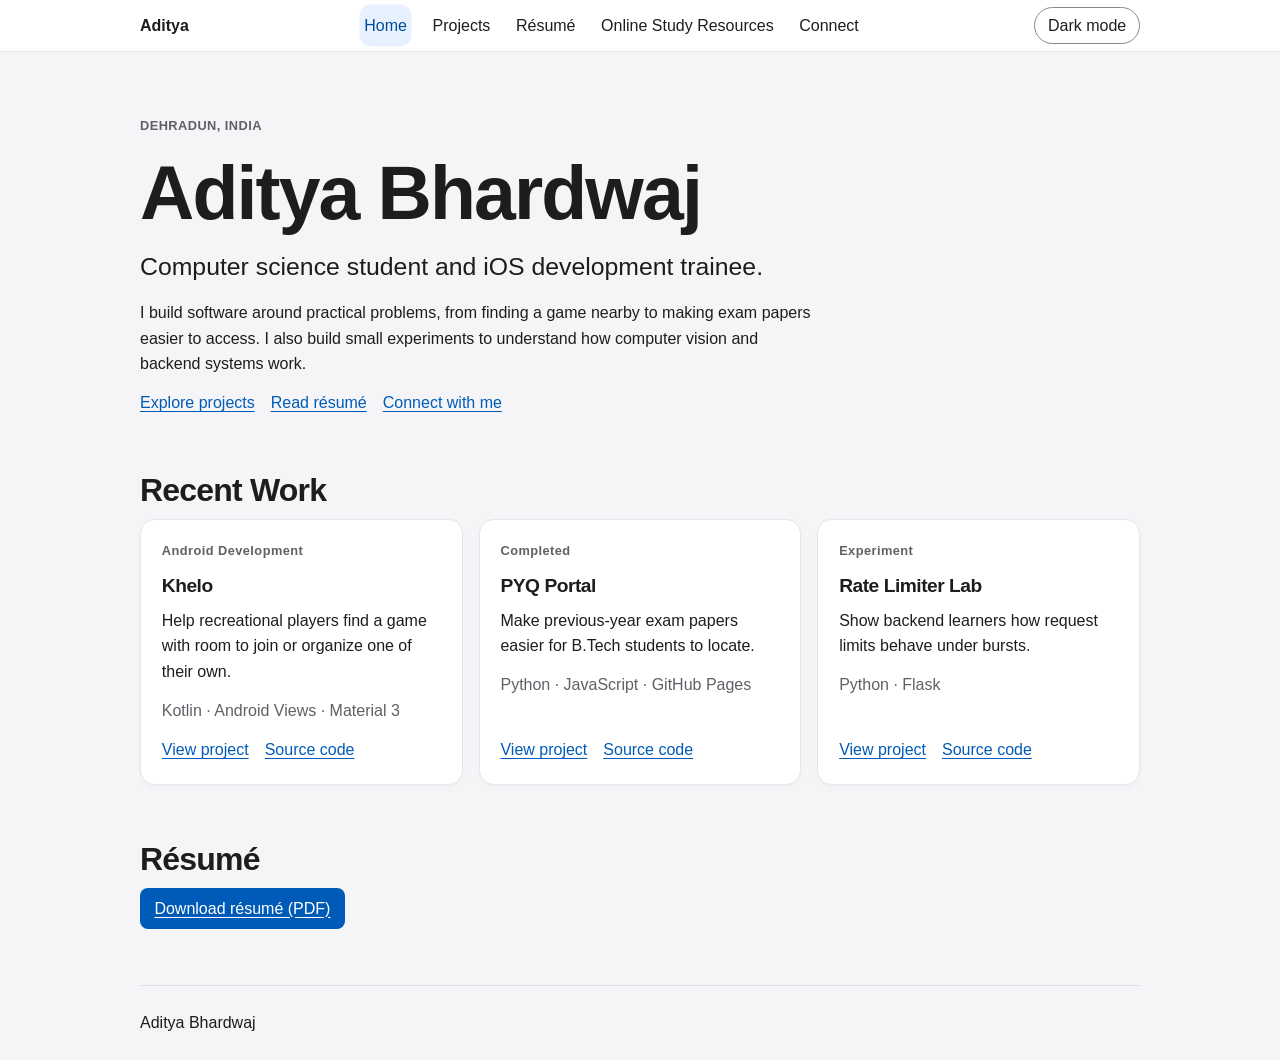
==== index.html @ 33a77852 "Enhance navigation and theme toggle functionality Added current page indication for navigation links" ====
<!doctype html>
<html lang="en"><head><meta charset="utf-8"><meta name="viewport" content="width=device-width, initial-scale=1">
<title>Developer Portfolio · Aditya Bhardwaj</title><meta name="description" content="Aditya Bhardwaj’s projects in mobile development, machine learning, and backend systems.">
<meta property="og:type" content="website"><meta property="og:title" content="Developer Portfolio · Aditya Bhardwaj"><meta property="og:description" content="Aditya Bhardwaj’s projects in mobile development, machine learning, and backend systems.">
<link rel="icon" href="[data-uri]"><script>
try {
  if (localStorage.getItem('portfolio-theme') === 'dark') {
    document.documentElement.dataset.theme = 'dark';
  }
} catch {}
</script><style>:root { color-scheme: light; font-family: -apple-system, BlinkMacSystemFont, "Segoe UI", sans-serif; color: #1d1d1f; background: #f5f5f7; line-height: 1.6; }
* { box-sizing: border-box; }
body { margin: 0; }
header { position: sticky; top: 0; z-index: 2; background: #fff; border-bottom: 1px solid #e5e5ea; }
nav, main, footer { width: min(100% - 2rem, 1000px); margin-inline: auto; }
nav { display: flex; flex-wrap: wrap; align-items: center; column-gap: clamp(.7rem, 3vw, 1.6rem); padding-block: .45rem; }
nav a { color: #1d1d1f; text-decoration: none; padding-block: .25rem; }
nav a:hover { text-decoration: underline; }
.brand { font-weight: 750; margin-right: auto; }
a { color: #005bb8; text-underline-offset: .18em; }
:focus-visible { outline: 3px solid #005bb8; outline-offset: 3px; border-radius: 3px; }
section { margin-block: 3.5rem; scroll-margin-top: 7rem; }
.hero { margin-block: 4rem 3rem; max-width: 680px; }
h1, h2, h3 { line-height: 1.15; margin: 0 0 .65rem; letter-spacing: -.025em; }
h1 { font-size: clamp(2.6rem, 7vw, 4.7rem); }
h2 { font-size: clamp(1.55rem, 4vw, 2rem); }
h3 { font-size: 1.2rem; }
p { margin: 0 0 .85rem; }
p:last-child { margin-bottom: 0; }
.intro { font-size: clamp(1.2rem, 3vw, 1.55rem); }
.muted, .eyebrow, figcaption { color: #606067; }
.eyebrow { font-size: .8rem; font-weight: 650; letter-spacing: .035em; }
.grid { display: grid; grid-template-columns: repeat(auto-fit, minmax(min(100%, 17rem), 1fr)); gap: 1rem; }
.card { padding: 1.3rem; background: #fff; border: 1px solid #e5e5ea; border-radius: .9rem; box-shadow: 0 2px 5px #1d1d1f07; }
.grid .card { display: flex; flex-direction: column; align-items: flex-start; }
.grid .actions { margin-top: auto; }
.actions, .filters { display: flex; flex-wrap: wrap; gap: .35rem 1rem; }
.filters { margin: 1rem 0; gap: .5rem; }
button { font: inherit; color: inherit; background: white; border: 1px solid #888891; border-radius: 1.2rem; padding: .28rem .8rem; cursor: pointer; }
button[aria-pressed=true] { background: #005bb8; border-color: #005bb8; color: white; }
[hidden] { display: none !important; }
.subhead, .detail h2:not(:first-child) { margin-top: 1.4rem; }
.detail { max-width: 720px; }
.back { margin-top: 1.5rem; }
.back + .hero { margin-top: 1.6rem; }
figure { margin: 1.5rem 0; }
img { display: block; max-width: min(100%, 270px); height: auto; border-radius: .65rem; }
footer { border-top: 1px solid #dedee4; padding-block: 1.5rem; }
.sr, .skip:not(:focus) { position: absolute; width: 1px; height: 1px; clip-path: inset(50%); overflow: hidden; white-space: nowrap; }
.skip:focus { position: fixed; top: .4rem; left: .4rem; z-index: 3; padding: .55rem; background: white; }
@media (max-width: 430px) { .brand { width: 100%; } .hero { margin-top: 2.5rem; } }
@media (prefers-reduced-motion: reduce) { *, *::before, *::after { scroll-behavior: auto !important; } }
.download { display:inline-block; background:#005bb8; color:white; padding:.5rem .9rem; border-radius:.5rem; }

.theme-toggle { margin-left:auto; }
:root[data-theme="dark"] { color-scheme:dark; background:#0d1117; color:#e1e8f0; }
[data-theme="dark"] header { background:#0d1117; border-color:#30363d; }
[data-theme="dark"] nav a { color:#e1e8f0; }
[data-theme="dark"] .card, [data-theme="dark"] .skip:focus { background:#21252b; border-color:#30363d; box-shadow:none; }
[data-theme="dark"] footer { border-color:#30363d; }
[data-theme="dark"] a, [data-theme="dark"] summary { color:#91baff; }
[data-theme="dark"] .muted, [data-theme="dark"] .eyebrow, [data-theme="dark"] figcaption { color:#a6afb9; }
[data-theme="dark"] button { background:#292d33; border-color:#515963; }
[data-theme="dark"] button[aria-pressed="true"] { background:#081c3a; border-color:#669ce4; color:#e1e8f0; }
[data-theme="dark"] .download { background:#081c3a; border:1px solid #669ce4; }
[data-theme="dark"] :focus-visible { outline-color:#91baff; }
[data-theme="dark"] .contact-card svg[fill="#24292f"] { fill:#e1e8f0; }
[data-theme="dark"] .contact-card svg[stroke="#005bb8"] { stroke:#91baff; }

nav a[aria-current] { background:#e8f1ff; color:#004c99; border-radius:.45rem; box-shadow:0 0 0 .28rem #e8f1ff; }
[data-theme="dark"] nav a[aria-current] { background:#081c3a; color:#b4d1ff; box-shadow:0 0 0 .28rem #081c3a; }
</style></head>
<body><a class="skip" href="#main">Skip to content</a>
<header><nav aria-label="Main navigation"><a class="brand" href="/">Aditya</a><a href="/" aria-current="page">Home</a><a href="/projects.html">Projects</a><a href="/#resume">Résumé</a><a href="https://aditya-xcity.github.io/portfolio-resource-hub/">Online Study Resources</a><a href="/connect.html">Connect</a><button class="theme-toggle" type="button" hidden>Dark mode</button></nav></header>
<main id="main"><section class="hero" aria-labelledby="name"><p class="eyebrow">DEHRADUN, INDIA</p><h1 id="name">Aditya Bhardwaj</h1><p class="intro">Computer science student and iOS development trainee.</p><p>I build software around practical problems, from finding a game nearby to making exam papers easier to access. I also build small experiments to understand how computer vision and backend systems work.</p><p class="actions"><a href="projects.html">Explore projects</a><a href="#resume">Read résumé</a><a href="/connect.html">Connect with me</a></p></section><section><h2>Recent Work</h2><div class="grid"><article class="card" data-category="Android"><p class="eyebrow">Android Development</p><h3>Khelo</h3><p>Help recreational players find a game with room to join or organize one of their own.</p><p class="muted">Kotlin · Android Views · Material 3</p><p class="actions"><a href="projects.html#case-Khelo">View project<span class="sr"> Khelo</span></a><a href="https://github.com/Aditya-xcity/Khelo">Source code<span class="sr"> for Khelo</span></a></p></article><article class="card" data-category="Web &amp; Backend|Systems &amp; Utilities"><p class="eyebrow">Completed</p><h3>PYQ Portal</h3><p>Make previous-year exam papers easier for B.Tech students to locate.</p><p class="muted">Python · JavaScript · GitHub Pages</p><p class="actions"><a href="projects.html#case-pyq-portal">View project<span class="sr"> PYQ Portal</span></a><a href="https://github.com/Aditya-xcity/pyq-portal">Source code<span class="sr"> for PYQ Portal</span></a></p></article><article class="card" data-category="Web &amp; Backend|Systems &amp; Utilities"><p class="eyebrow">Experiment</p><h3>Rate Limiter Lab</h3><p>Show backend learners how request limits behave under bursts.</p><p class="muted">Python · Flask</p><p class="actions"><a href="projects.html#case-RAteLimiiterMock">View project<span class="sr"> Rate Limiter Lab</span></a><a href="https://github.com/Aditya-xcity/RAteLimiiterMock">Source code<span class="sr"> for Rate Limiter Lab</span></a></p></article></div></section><section id="resume"><h2>Résumé</h2><p><a class="download" download="Aditya-Bhardwaj-Resume.pdf" href="[data-uri]">Download résumé (PDF)</a></p></section></main><footer>Aditya Bhardwaj</footer><script>for (const list of document.querySelectorAll('[data-project-list]')) {
  const controls = list.querySelector('.filters');
  const buttons = controls.querySelectorAll('button');
  const cards = list.querySelectorAll('[data-category]');
  const status = list.querySelector('[role="status"]');

  controls.hidden = false;
  controls.addEventListener('click', (event) => {
    const button = event.target.closest('button[data-filter]');
    if (!button) return;

    const category = button.dataset.filter;
    let visible = 0;
    for (const card of cards) {
      card.hidden = category !== 'All' && !card.dataset.category.split('|').includes(category);
      if (!card.hidden) visible += 1;
    }
    for (const option of buttons) {
      option.setAttribute('aria-pressed', String(option === button));
    }
    status.textContent = `${visible} ${visible === 1 ? 'project' : 'projects'} shown.`;
  });
}
</script><script>
const themeToggle = document.querySelector('.theme-toggle');
const themeRoot = document.documentElement;
function updateThemeToggle() {
  const dark = themeRoot.dataset.theme === 'dark';
  themeToggle.textContent = dark ? 'Light mode' : 'Dark mode';
}
updateThemeToggle();
themeToggle.hidden = false;
themeToggle.addEventListener('click', () => {
  const theme = themeRoot.dataset.theme === 'dark' ? 'light' : 'dark';
  themeRoot.dataset.theme = theme;
  updateThemeToggle();
  try { localStorage.setItem('portfolio-theme', theme); } catch {}
});
</script><script>
const homeLink = document.querySelector('nav a[href="/"]:not(.brand)');
const resumeLink = document.querySelector('nav a[href="/#resume"]');
if (location.pathname === '/' || location.pathname === '/index.html') {
  function updateCurrentSection() {
    const isResume = location.hash === '#resume';
    homeLink.removeAttribute('aria-current');
    resumeLink.removeAttribute('aria-current');
    if (isResume) resumeLink.setAttribute('aria-current', 'location');
    else homeLink.setAttribute('aria-current', 'page');
  }
  updateCurrentSection();
  window.addEventListener('hashchange', updateCurrentSection);
}
</script></body></html>
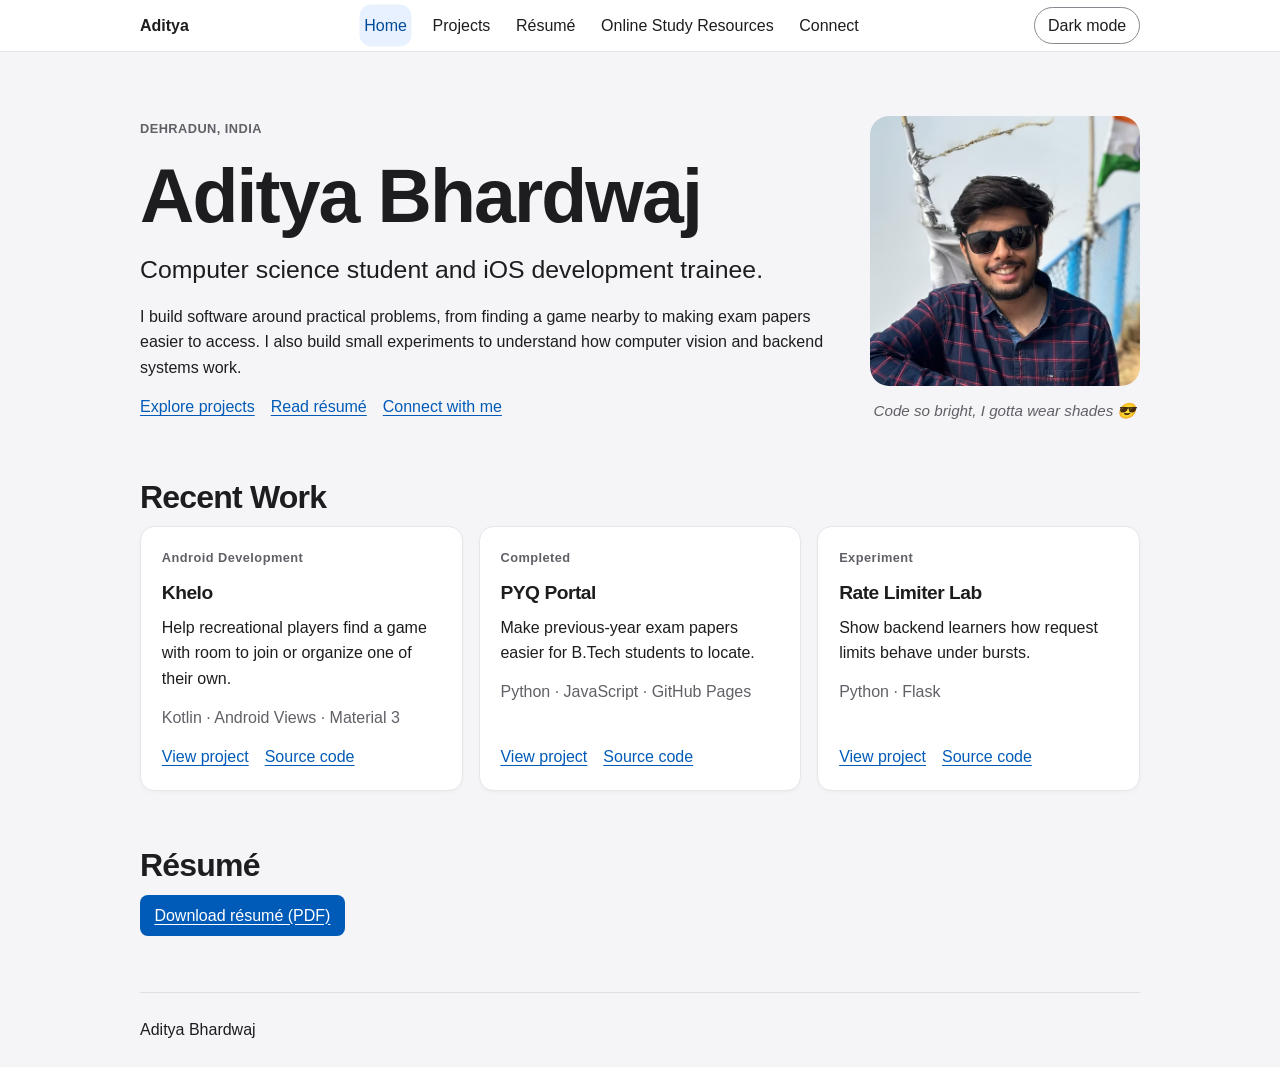
==== commit 20b53e1b: "Add profile photo and shades caption to home page" ====
--- a/index.html
+++ b/index.html
@@ -20,7 +20,12 @@
 a { color: #005bb8; text-underline-offset: .18em; }
 :focus-visible { outline: 3px solid #005bb8; outline-offset: 3px; border-radius: 3px; }
 section { margin-block: 3.5rem; scroll-margin-top: 7rem; }
-.hero { margin-block: 4rem 3rem; max-width: 680px; }
+.hero { margin-block: 4rem 3rem; display:grid; grid-template-columns:minmax(0, 1fr) 270px; gap:2.5rem; align-items:center; }
+.hero-copy { min-width:0; }
+.hero-photo { margin:0; }
+.hero-photo img { width:100%; aspect-ratio:1; border-radius:1.2rem; }
+.hero-photo figcaption { margin-top:.8rem; text-align:center; font-size:.95rem; font-style:italic; }
+@media (max-width:700px) { .hero { grid-template-columns:1fr; gap:1.5rem; } .hero-photo { width:min(100%,270px); } }
 h1, h2, h3 { line-height: 1.15; margin: 0 0 .65rem; letter-spacing: -.025em; }
 h1 { font-size: clamp(2.6rem, 7vw, 4.7rem); }
 h2 { font-size: clamp(1.55rem, 4vw, 2rem); }
@@ -72,7 +77,7 @@
 </style></head>
 <body><a class="skip" href="#main">Skip to content</a>
 <header><nav aria-label="Main navigation"><a class="brand" href="/">Aditya</a><a href="/" aria-current="page">Home</a><a href="/projects.html">Projects</a><a href="/#resume">Résumé</a><a href="https://aditya-xcity.github.io/portfolio-resource-hub/">Online Study Resources</a><a href="/connect.html">Connect</a><button class="theme-toggle" type="button" hidden>Dark mode</button></nav></header>
-<main id="main"><section class="hero" aria-labelledby="name"><p class="eyebrow">DEHRADUN, INDIA</p><h1 id="name">Aditya Bhardwaj</h1><p class="intro">Computer science student and iOS development trainee.</p><p>I build software around practical problems, from finding a game nearby to making exam papers easier to access. I also build small experiments to understand how computer vision and backend systems work.</p><p class="actions"><a href="projects.html">Explore projects</a><a href="#resume">Read résumé</a><a href="/connect.html">Connect with me</a></p></section><section><h2>Recent Work</h2><div class="grid"><article class="card" data-category="Android"><p class="eyebrow">Android Development</p><h3>Khelo</h3><p>Help recreational players find a game with room to join or organize one of their own.</p><p class="muted">Kotlin · Android Views · Material 3</p><p class="actions"><a href="projects.html#case-Khelo">View project<span class="sr"> Khelo</span></a><a href="https://github.com/Aditya-xcity/Khelo">Source code<span class="sr"> for Khelo</span></a></p></article><article class="card" data-category="Web &amp; Backend|Systems &amp; Utilities"><p class="eyebrow">Completed</p><h3>PYQ Portal</h3><p>Make previous-year exam papers easier for B.Tech students to locate.</p><p class="muted">Python · JavaScript · GitHub Pages</p><p class="actions"><a href="projects.html#case-pyq-portal">View project<span class="sr"> PYQ Portal</span></a><a href="https://github.com/Aditya-xcity/pyq-portal">Source code<span class="sr"> for PYQ Portal</span></a></p></article><article class="card" data-category="Web &amp; Backend|Systems &amp; Utilities"><p class="eyebrow">Experiment</p><h3>Rate Limiter Lab</h3><p>Show backend learners how request limits behave under bursts.</p><p class="muted">Python · Flask</p><p class="actions"><a href="projects.html#case-RAteLimiiterMock">View project<span class="sr"> Rate Limiter Lab</span></a><a href="https://github.com/Aditya-xcity/RAteLimiiterMock">Source code<span class="sr"> for Rate Limiter Lab</span></a></p></article></div></section><section id="resume"><h2>Résumé</h2><p><a class="download" download="Aditya-Bhardwaj-Resume.pdf" href="[data-uri]">Download résumé (PDF)</a></p></section></main><footer>Aditya Bhardwaj</footer><script>for (const list of document.querySelectorAll('[data-project-list]')) {
+<main id="main"><section class="hero" aria-labelledby="name"><div class="hero-copy"><p class="eyebrow">DEHRADUN, INDIA</p><h1 id="name">Aditya Bhardwaj</h1><p class="intro">Computer science student and iOS development trainee.</p><p>I build software around practical problems, from finding a game nearby to making exam papers easier to access. I also build small experiments to understand how computer vision and backend systems work.</p><p class="actions"><a href="projects.html">Explore projects</a><a href="#resume">Read résumé</a><a href="/connect.html">Connect with me</a></p></div><figure class="hero-photo"><img src="[data-uri]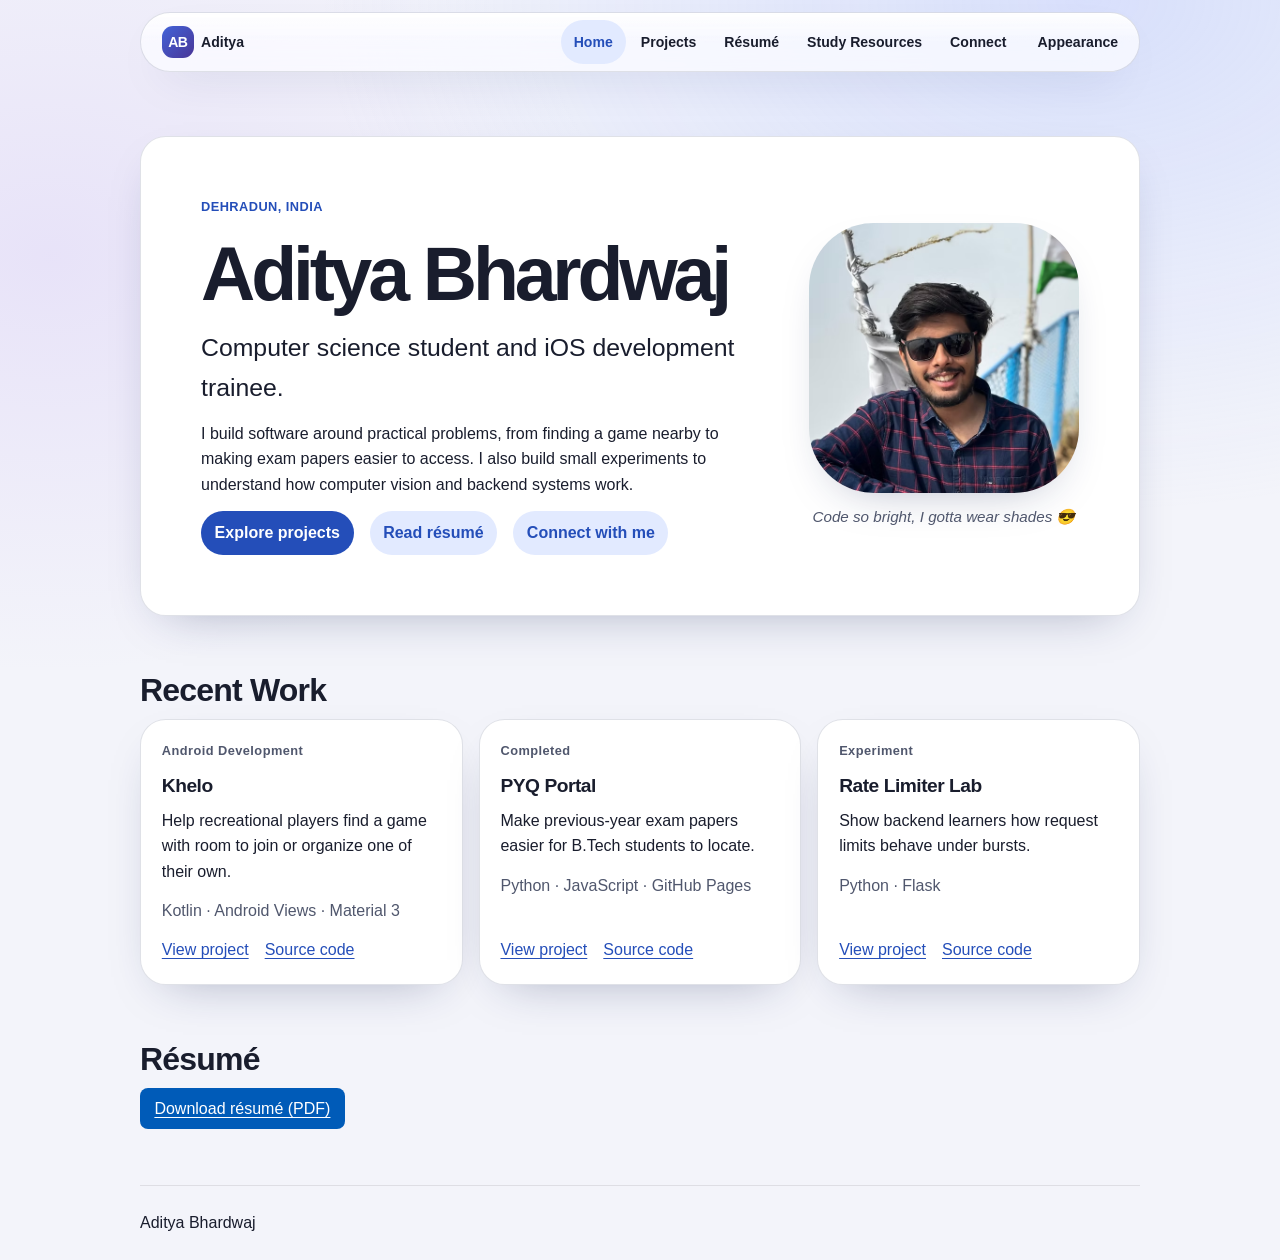
==== commit b54197e3: "Apply iOS-inspired layout to Home" ====
--- a/index.html
+++ b/index.html
@@ -1,14 +1,8 @@
 <!doctype html>
-<html lang="en"><head><meta charset="utf-8"><meta name="viewport" content="width=device-width, initial-scale=1">
+<html lang="en"><head><meta charset="utf-8"><meta name="viewport" content="width=device-width, initial-scale=1, viewport-fit=cover">
 <title>Developer Portfolio · Aditya Bhardwaj</title><meta name="description" content="Aditya Bhardwaj’s projects in mobile development, machine learning, and backend systems.">
 <meta property="og:type" content="website"><meta property="og:title" content="Developer Portfolio · Aditya Bhardwaj"><meta property="og:description" content="Aditya Bhardwaj’s projects in mobile development, machine learning, and backend systems.">
-<link rel="icon" href="[data-uri]"><script>
-try {
-  if (localStorage.getItem('portfolio-theme') === 'dark') {
-    document.documentElement.dataset.theme = 'dark';
-  }
-} catch {}
-</script><style>:root { color-scheme: light; font-family: -apple-system, BlinkMacSystemFont, "Segoe UI", sans-serif; color: #1d1d1f; background: #f5f5f7; line-height: 1.6; }
+<link rel="icon" href="[data-uri]"><script src="/appearance.js"></script><style>:root { color-scheme: light; font-family: -apple-system, BlinkMacSystemFont, "Segoe UI", sans-serif; color: #1d1d1f; background: #f5f5f7; line-height: 1.6; }
 * { box-sizing: border-box; }
 body { margin: 0; }
 header { position: sticky; top: 0; z-index: 2; background: #fff; border-bottom: 1px solid #e5e5ea; }
@@ -74,10 +68,13 @@
 
 nav a[aria-current] { background:#e8f1ff; color:#004c99; border-radius:.45rem; box-shadow:0 0 0 .28rem #e8f1ff; }
 [data-theme="dark"] nav a[aria-current] { background:#081c3a; color:#b4d1ff; box-shadow:0 0 0 .28rem #081c3a; }
-</style></head>
+</style>
+<link rel="stylesheet" href="/portfolio.css">
+<script src="/portfolio.js" defer></script></head>
 <body><a class="skip" href="#main">Skip to content</a>
-<header><nav aria-label="Main navigation"><a class="brand" href="/">Aditya</a><a href="/" aria-current="page">Home</a><a href="/projects.html">Projects</a><a href="/#resume">Résumé</a><a href="https://aditya-xcity.github.io/portfolio-resource-hub/">Online Study Resources</a><a href="/connect.html">Connect</a><button class="theme-toggle" type="button" hidden>Dark mode</button></nav></header>
-<main id="main"><section class="hero" aria-labelledby="name"><div class="hero-copy"><p class="eyebrow">DEHRADUN, INDIA</p><h1 id="name">Aditya Bhardwaj</h1><p class="intro">Computer science student and iOS development trainee.</p><p>I build software around practical problems, from finding a game nearby to making exam papers easier to access. I also build small experiments to understand how computer vision and backend systems work.</p><p class="actions"><a href="projects.html">Explore projects</a><a href="#resume">Read résumé</a><a href="/connect.html">Connect with me</a></p></div><figure class="hero-photo"><img src="[data-uri]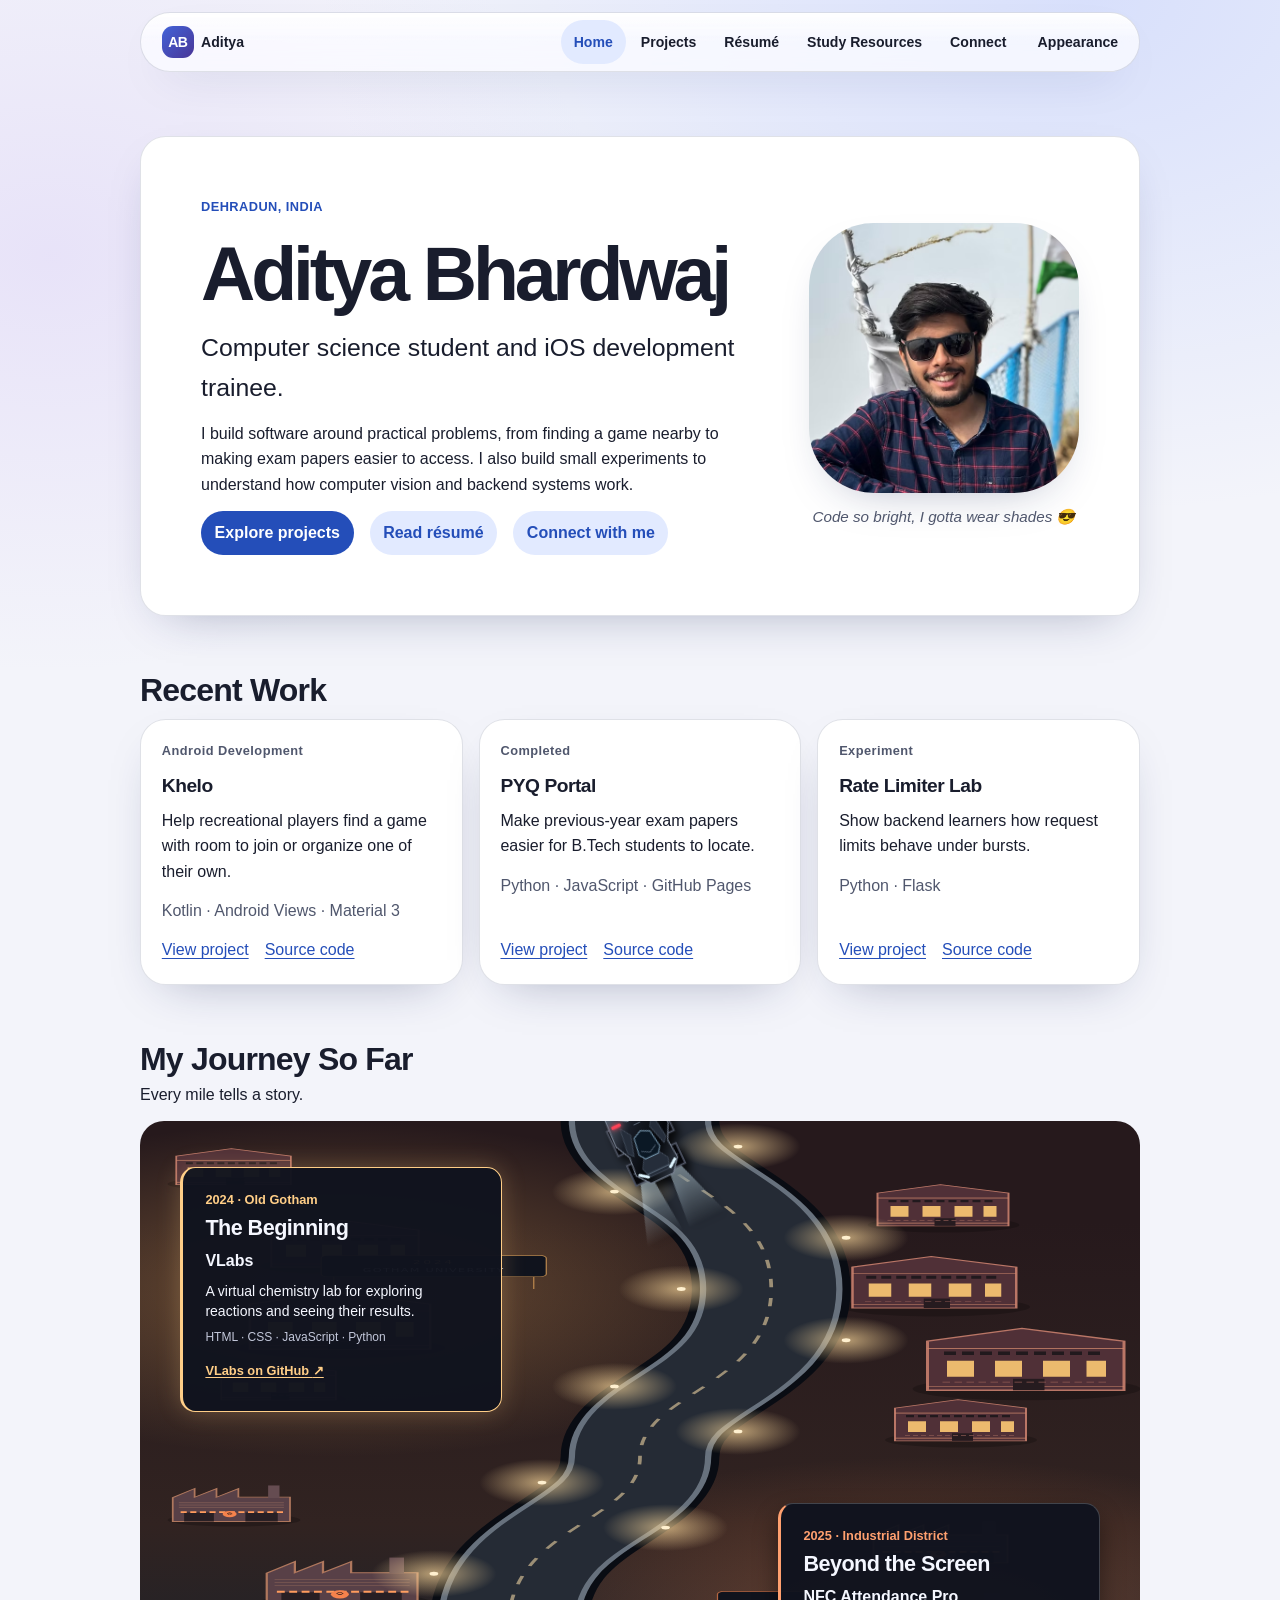
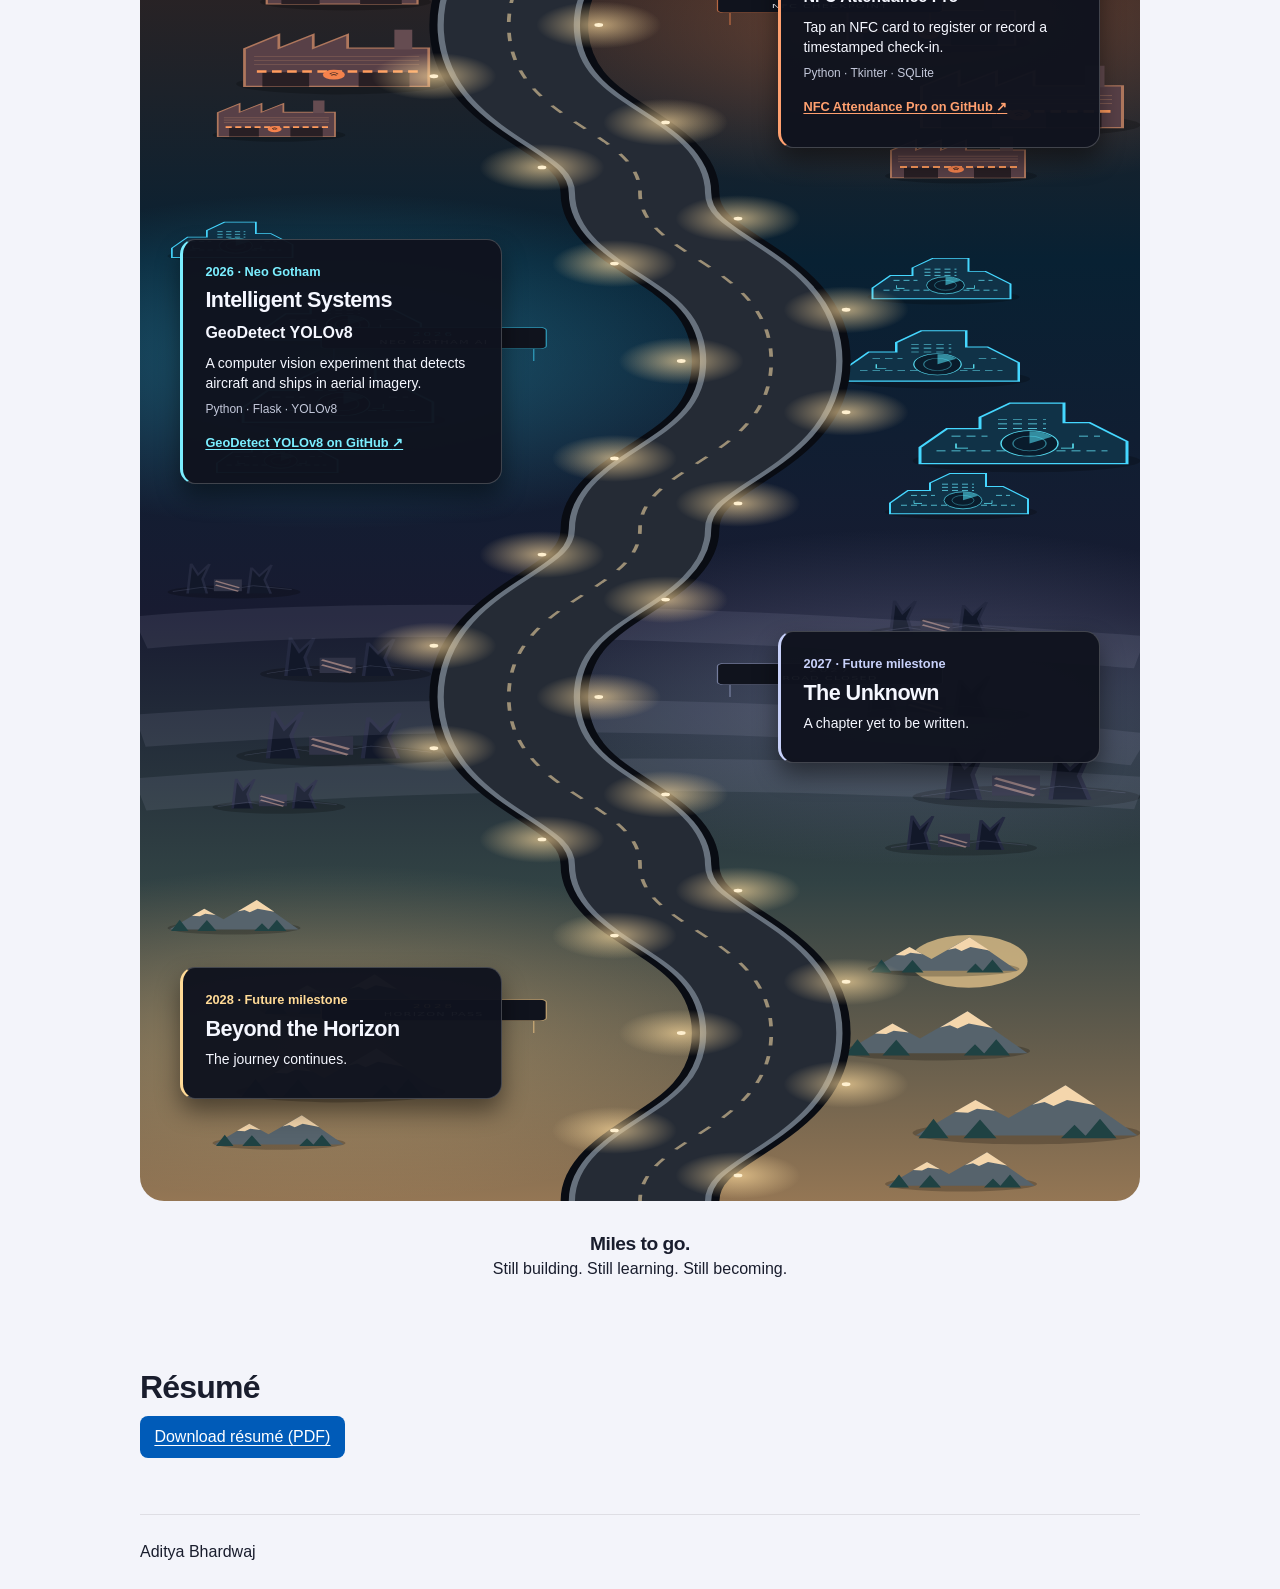
==== commit 4f05d575: "Integrate My Journey So Far below Recent Work" ====
--- a/index.html
+++ b/index.html
@@ -1,5 +1,7 @@
 <!doctype html>
 <html lang="en"><head><meta charset="utf-8"><meta name="viewport" content="width=device-width, initial-scale=1, viewport-fit=cover">
+<link rel="stylesheet" href="./batman-intro.css?v=2">
+<script src="./batman-intro.js?v=3" defer></script>
 <title>Developer Portfolio · Aditya Bhardwaj</title><meta name="description" content="Aditya Bhardwaj’s projects in mobile development, machine learning, and backend systems.">
 <meta property="og:type" content="website"><meta property="og:title" content="Developer Portfolio · Aditya Bhardwaj"><meta property="og:description" content="Aditya Bhardwaj’s projects in mobile development, machine learning, and backend systems.">
 <link rel="icon" href="[data-uri]"><script src="/appearance.js"></script><style>:root { color-scheme: light; font-family: -apple-system, BlinkMacSystemFont, "Segoe UI", sans-serif; color: #1d1d1f; background: #f5f5f7; line-height: 1.6; }
@@ -70,11 +72,54 @@
 [data-theme="dark"] nav a[aria-current] { background:#081c3a; color:#b4d1ff; box-shadow:0 0 0 .28rem #081c3a; }
 </style>
 <link rel="stylesheet" href="/portfolio.css">
-<script src="/portfolio.js" defer></script></head>
+<script src="/portfolio.js" defer></script>
+<link rel="stylesheet" href="./developer-journey.css">
+<script src="./developer-journey.js" defer></script>
+</head>
 <body><a class="skip" href="#main">Skip to content</a>
 <header class="site-header"><nav aria-label="Main navigation"><a class="brand" href="/"><span class="brand-mark" aria-hidden="true">AB</span> Aditya</a><a href="/" aria-current="page">Home</a><a href="/projects.html">Projects</a><a href="/#resume">Résumé</a><a href="https://aditya-xcity.github.io/portfolio-resource-hub/">Study Resources</a><a href="/connect.html">Connect</a><button class="theme-toggle" type="button" aria-haspopup="dialog" hidden>Appearance</button></nav></header>
 <div class="compact-title" aria-hidden="true">Home</div>
-<main id="main"><section class="hero home-hero" aria-labelledby="name"><div class="hero-copy"><p class="eyebrow">DEHRADUN, INDIA</p><h1 id="name">Aditya Bhardwaj</h1><p class="intro">Computer science student and iOS development trainee.</p><p>I build software around practical problems, from finding a game nearby to making exam papers easier to access. I also build small experiments to understand how computer vision and backend systems work.</p><p class="actions"><a href="projects.html">Explore projects</a><a href="#resume">Read résumé</a><a href="/connect.html">Connect with me</a></p></div><figure class="hero-photo"><img src="[data-uri]